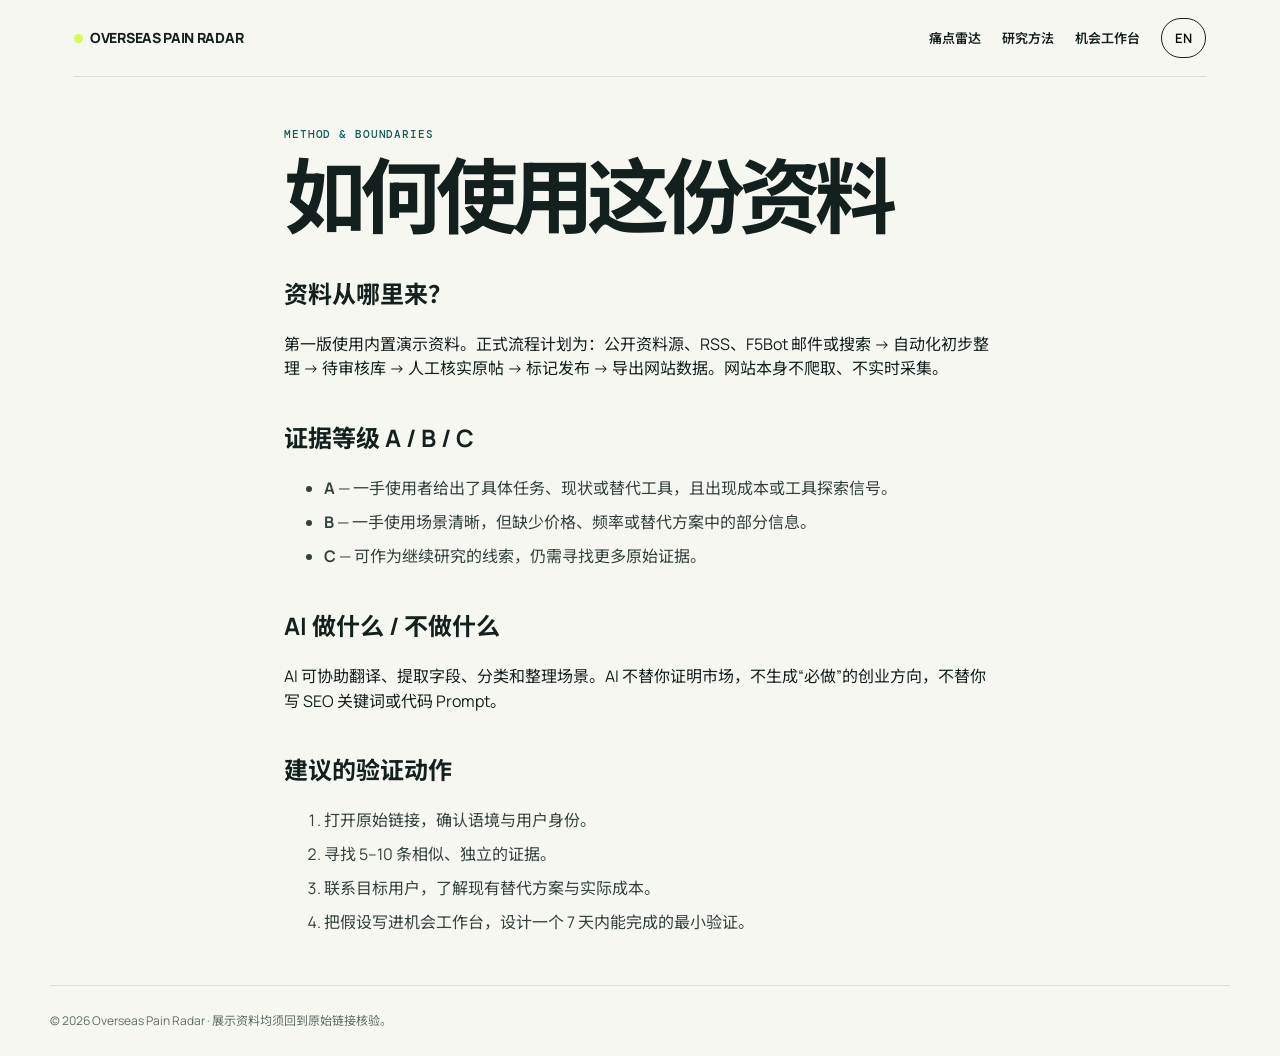
==== method.html @ 69c1cb0a "feat: add Overseas Pain Radar MVP" ====
<!doctype html><html lang="zh-CN"><head><meta charset="utf-8"><meta name="viewport" content="width=device-width,initial-scale=1"><title>研究方法｜Overseas Pain Radar</title><meta name="description" content="了解海外痛点雷达的资料来源、证据等级与使用边界。"><link rel="stylesheet" href="assets/styles.css"></head><body data-page="method"><script src="assets/data.js"></script><script src="assets/app.js"></script></body></html>
---- assets/styles.css ----
@import url('https://fonts.googleapis.com/css2?family=DM+Mono:wght@400;500&family=Manrope:wght@400;500;600;700;800&family=Noto+Sans+SC:wght@400;500;600;700&display=swap');
:root{--ink:#13201e;--muted:#5e6c68;--line:#d7dfda;--paper:#f7f7f2;--white:#fff;--acid:#d7fa58;--teal:#105d59;--coral:#ff7e62;--serif:Georgia,serif}*{box-sizing:border-box}body{margin:0;background:var(--paper);color:var(--ink);font-family:Manrope,'Noto Sans SC',sans-serif;line-height:1.55}a{color:inherit;text-decoration:none}.shell{max-width:1180px;margin:auto;padding:0 24px}.nav{display:flex;align-items:center;justify-content:space-between;padding:18px 0;border-bottom:1px solid var(--line)}.brand{font-size:14px;font-weight:800;letter-spacing:-.3px}.brand i{display:inline-block;background:var(--acid);width:9px;height:9px;border-radius:50%;margin-right:7px}.links{display:flex;gap:21px;align-items:center;font-size:13px;font-weight:600}.lang,.outline,.button{border:1px solid var(--ink);background:transparent;padding:9px 13px;border-radius:99px;cursor:pointer;font:inherit}.button{background:var(--ink);color:white;display:inline-block;font-size:14px;font-weight:700;padding:12px 18px}.button.acid{background:var(--acid);color:var(--ink);border-color:var(--acid)}.hero{padding:78px 0 56px;display:grid;grid-template-columns:1.25fr .75fr;gap:50px}.eyebrow,.tag{font:500 11px 'DM Mono',monospace;letter-spacing:.08em;text-transform:uppercase;color:var(--teal)}h1{font-size:clamp(42px,7vw,82px);line-height:.98;letter-spacing:-.075em;margin:15px 0 24px;max-width:760px}h1 em{font-family:var(--serif);font-weight:400;color:var(--teal)}.lead{color:var(--muted);font-size:18px;max-width:580px}.hero-card{align-self:end;background:#173b37;color:#f7f7f2;padding:24px;border-radius:5px}.hero-card p{font-family:var(--serif);font-size:23px;line-height:1.3;margin:20px 0}.hero-card span{font:11px 'DM Mono';color:#a7bcb5}.section{padding:64px 0;border-top:1px solid var(--line)}.section-head{display:flex;align-items:end;justify-content:space-between;margin-bottom:25px}.section h2{font-size:31px;letter-spacing:-.05em;margin:0}.sub{color:var(--muted);font-size:14px}.grid{display:grid;grid-template-columns:repeat(3,1fr);gap:15px}.card{background:var(--white);border:1px solid var(--line);padding:20px;display:flex;flex-direction:column;min-height:270px;transition:transform .15s}.card:hover{transform:translateY(-3px)}.meta{display:flex;justify-content:space-between;gap:8px;font:11px 'DM Mono';color:var(--muted)}.level{color:var(--teal);font-weight:bold}.card h3{font-size:19px;line-height:1.27;letter-spacing:-.04em;margin:22px 0 12px}.card p{font-size:13px;color:var(--muted);margin:0}.card .more{margin-top:auto;padding-top:18px;font-size:13px;font-weight:700}.steps{display:grid;grid-template-columns:repeat(3,1fr);gap:30px}.step{border-top:3px solid var(--ink);padding-top:13px}.step b{font:13px 'DM Mono';color:var(--teal)}.step h3{margin:8px 0;font-size:18px}.footer{padding:26px 0;font-size:12px;color:var(--muted);border-top:1px solid var(--line)}.page-head{padding:58px 0 34px}.page-head h1{font-size:52px;margin:10px 0}.filterbar{padding:16px;background:#eaf0eb;border:1px solid var(--line);display:grid;grid-template-columns:repeat(5,1fr);gap:10px;margin-bottom:24px}.filterbar select{background:white;border:1px solid var(--line);padding:10px;font:12px inherit;color:var(--ink);border-radius:3px}.list{display:grid;grid-template-columns:repeat(3,1fr);gap:15px}.empty{padding:40px;border:1px dashed var(--line);color:var(--muted);grid-column:1/-1}.detail{max-width:820px;margin:55px auto}.detail h1{font-size:48px}.source{background:#eaf0eb;border-left:3px solid var(--teal);padding:20px;margin:25px 0}.quote{font-family:var(--serif);font-size:22px;line-height:1.45;margin:0}.translation{margin-top:10px;color:var(--muted)}.facts{display:grid;grid-template-columns:1fr 1fr;gap:1px;background:var(--line);border:1px solid var(--line);margin:25px 0}.fact{background:white;padding:15px}.fact small{display:block;font:11px 'DM Mono';color:var(--muted);margin-bottom:7px}.notice{font-size:12px;color:var(--muted);border-top:1px solid var(--line);padding-top:17px}.work{max-width:760px;margin:50px auto}.form{background:white;border:1px solid var(--line);padding:24px}.field{margin:0 0 20px}.field label{display:block;font-weight:700;margin-bottom:7px}.field span{font-size:12px;color:var(--muted)}textarea,input{width:100%;border:1px solid var(--line);border-radius:3px;padding:11px;font:14px inherit;resize:vertical;margin-top:8px}.opportunity{background:#173b37;color:#fff;padding:28px;margin-top:24px}.opportunity h2{margin:0 0 12px}.opportunity pre{white-space:pre-wrap;font:13px/1.65 'DM Mono';color:#e8f1ed}.actions{display:flex;gap:10px;flex-wrap:wrap}.method{max-width:760px;margin:50px auto}.method h2{margin-top:38px}.method li{margin:9px 0;color:#33423e}.badge{font:11px 'DM Mono';padding:3px 7px;border:1px solid var(--line);border-radius:99px}@media(max-width:760px){.shell{padding:0 16px}.links a:not(.keep){display:none}.hero{grid-template-columns:1fr;padding:52px 0}.hero-card{margin-top:5px}.grid,.list{grid-template-columns:1fr}.steps{grid-template-columns:1fr;gap:18px}.filterbar{grid-template-columns:1fr 1fr}.page-head h1,.detail h1{font-size:39px}.facts{grid-template-columns:1fr}.nav{gap:10px}.brand{font-size:12px}}
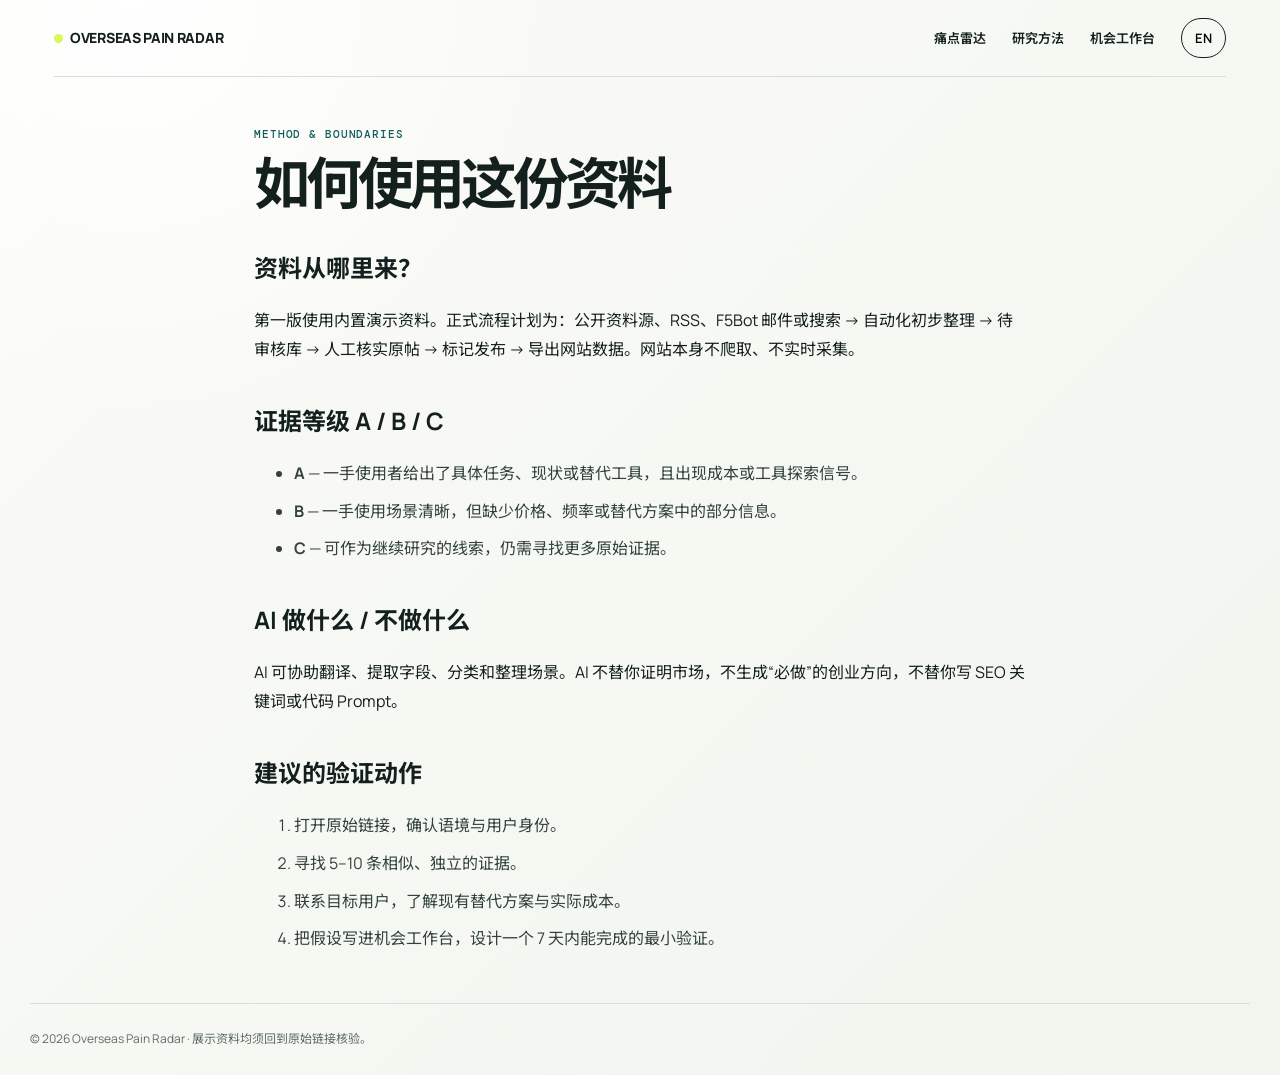
==== commit 2e8ebf77: "Add files via upload" ====
--- a/method.html
+++ b/method.html
@@ -1 +1 @@
-<!doctype html><html lang="zh-CN"><head><meta charset="utf-8"><meta name="viewport" content="width=device-width,initial-scale=1"><title>研究方法｜Overseas Pain Radar</title><meta name="description" content="了解海外痛点雷达的资料来源、证据等级与使用边界。"><link rel="stylesheet" href="assets/styles.css"></head><body data-page="method"><script src="assets/data.js"></script><script src="assets/app.js"></script></body></html>
+<!doctype html><html lang="zh-CN"><head><meta charset="utf-8"><meta name="viewport" content="width=device-width,initial-scale=1"><title>研究方法｜Overseas Pain Radar</title><meta name="description" content="了解海外痛点雷达的资料来源、证据等级与使用边界。"><link rel="stylesheet" href="assets/styles.css"><link rel="stylesheet" href="assets/refined.css"></head><body data-page="method"><script src="assets/data.js"></script><script src="assets/app.js"></script></body></html>
--- a/assets/refined.css
+++ b/assets/refined.css
@@ -0,0 +1 @@
+body{background:radial-gradient(circle at 10% 0,#fff 0,transparent 28%),linear-gradient(135deg,#fbfbf7,#f1f5ee)}.shell{max-width:1220px}.nav{min-height:72px}.links{gap:26px}.links a{transition:color .18s ease}.links a:hover{color:var(--teal)}.hero{padding:96px 0 76px;gap:72px}.hero h1{font-size:clamp(48px,6.2vw,76px);max-width:760px}.lead{line-height:1.72;max-width:625px}.hero-card{border-radius:12px;padding:30px;box-shadow:0 22px 50px rgba(16,93,89,.14)}.hero-card p{font-size:24px}.button{box-shadow:0 8px 18px rgba(19,32,30,.12);transition:transform .18s,box-shadow .18s}.button:hover{transform:translateY(-2px);box-shadow:0 13px 24px rgba(19,32,30,.18)}.section{padding:76px 0}.section-head{margin-bottom:30px}.section h2{font-size:34px}.grid,.list{gap:18px}.card{border-radius:11px;min-height:290px;padding:22px;box-shadow:0 8px 20px rgba(18,42,37,.045)}.card .more{color:var(--teal)}.steps{gap:38px}.step{border-top-width:2px}.step h3{font-size:20px}.step p{color:var(--muted);margin:0}.page-head{padding:76px 0 40px;max-width:850px}.page-head h1{font-size:58px}.filterbar{border-radius:12px;padding:14px;box-shadow:0 8px 22px rgba(18,42,37,.045)}.filterbar select{border-radius:6px}.detail{max-width:860px}.detail h1{font-size:56px}.source{border-radius:0 12px 12px 0;padding:26px}.facts{border-radius:12px;overflow:hidden}.fact{padding:18px}.work{max-width:820px}.work h1,.method h1{font-size:56px}.form{border-radius:12px;padding:30px;box-shadow:0 12px 28px rgba(18,42,37,.05)}textarea,input{border-radius:6px}.opportunity{border-radius:12px}.method{max-width:820px}.method p,.method li{line-height:1.8}@media(max-width:760px){.nav{min-height:62px}.hero{padding:58px 0 48px;gap:36px}.hero h1{font-size:clamp(43px,14vw,58px)}.lead{font-size:16px}.hero-card{padding:23px}.hero-card p{font-size:21px}.section{padding:52px 0}.section h2{font-size:28px}.page-head{padding:50px 0 28px}.page-head h1,.detail h1,.work h1,.method h1{font-size:42px}.filterbar{grid-template-columns:1fr;padding:12px}.card{min-height:245px}.form{padding:20px}.detail{margin:38px auto}.source{padding:20px}.section-head{align-items:center}}
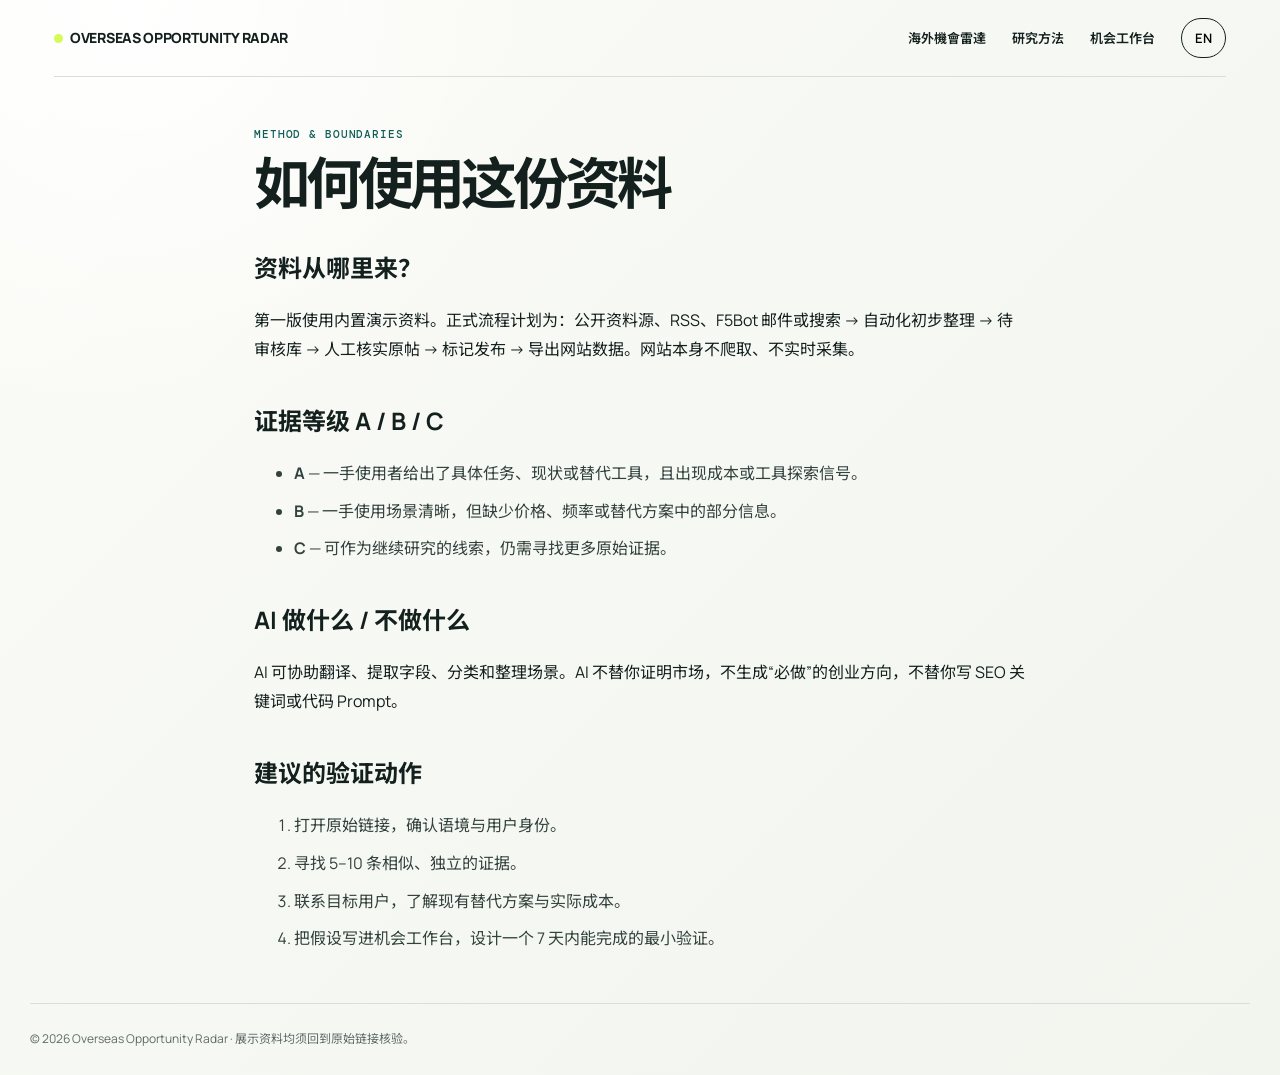
==== commit 800ead2f: "Add files via upload" ====
--- a/method.html
+++ b/method.html
@@ -1 +1 @@
-<!doctype html><html lang="zh-CN"><head><meta charset="utf-8"><meta name="viewport" content="width=device-width,initial-scale=1"><title>研究方法｜Overseas Pain Radar</title><meta name="description" content="了解海外痛点雷达的资料来源、证据等级与使用边界。"><link rel="stylesheet" href="assets/styles.css"><link rel="stylesheet" href="assets/refined.css"></head><body data-page="method"><script src="assets/data.js"></script><script src="assets/app.js"></script></body></html>
+<!doctype html><html lang="zh-CN"><head><meta charset="utf-8"><meta name="viewport" content="width=device-width,initial-scale=1"><title>使用方法｜海外機會雷達</title><meta name="description" content="用海外評論、產品介紹和競品資料，整理可驗證的機會假設。"><link rel="stylesheet" href="assets/styles.css"><link rel="stylesheet" href="assets/refined.css"><link rel="stylesheet" href="assets/homepage-v012.css"></head><body data-page="method"><script src="assets/data.js"></script><script src="assets/app.js"></script><script src="assets/brand-overrides.js"></script><script src="assets/site-v012.js"></script></body></html>
--- a/assets/refined.css
+++ b/assets/refined.css
@@ -1 +1 @@
-body{background:radial-gradient(circle at 10% 0,#fff 0,transparent 28%),linear-gradient(135deg,#fbfbf7,#f1f5ee)}.shell{max-width:1220px}.nav{min-height:72px}.links{gap:26px}.links a{transition:color .18s ease}.links a:hover{color:var(--teal)}.hero{padding:96px 0 76px;gap:72px}.hero h1{font-size:clamp(48px,6.2vw,76px);max-width:760px}.lead{line-height:1.72;max-width:625px}.hero-card{border-radius:12px;padding:30px;box-shadow:0 22px 50px rgba(16,93,89,.14)}.hero-card p{font-size:24px}.button{box-shadow:0 8px 18px rgba(19,32,30,.12);transition:transform .18s,box-shadow .18s}.button:hover{transform:translateY(-2px);box-shadow:0 13px 24px rgba(19,32,30,.18)}.section{padding:76px 0}.section-head{margin-bottom:30px}.section h2{font-size:34px}.grid,.list{gap:18px}.card{border-radius:11px;min-height:290px;padding:22px;box-shadow:0 8px 20px rgba(18,42,37,.045)}.card .more{color:var(--teal)}.steps{gap:38px}.step{border-top-width:2px}.step h3{font-size:20px}.step p{color:var(--muted);margin:0}.page-head{padding:76px 0 40px;max-width:850px}.page-head h1{font-size:58px}.filterbar{border-radius:12px;padding:14px;box-shadow:0 8px 22px rgba(18,42,37,.045)}.filterbar select{border-radius:6px}.detail{max-width:860px}.detail h1{font-size:56px}.source{border-radius:0 12px 12px 0;padding:26px}.facts{border-radius:12px;overflow:hidden}.fact{padding:18px}.work{max-width:820px}.work h1,.method h1{font-size:56px}.form{border-radius:12px;padding:30px;box-shadow:0 12px 28px rgba(18,42,37,.05)}textarea,input{border-radius:6px}.opportunity{border-radius:12px}.method{max-width:820px}.method p,.method li{line-height:1.8}@media(max-width:760px){.nav{min-height:62px}.hero{padding:58px 0 48px;gap:36px}.hero h1{font-size:clamp(43px,14vw,58px)}.lead{font-size:16px}.hero-card{padding:23px}.hero-card p{font-size:21px}.section{padding:52px 0}.section h2{font-size:28px}.page-head{padding:50px 0 28px}.page-head h1,.detail h1,.work h1,.method h1{font-size:42px}.filterbar{grid-template-columns:1fr;padding:12px}.card{min-height:245px}.form{padding:20px}.detail{margin:38px auto}.source{padding:20px}.section-head{align-items:center}}
+body{background:radial-gradient(circle at 10% 0,#fff 0,transparent 28%),linear-gradient(135deg,#fbfbf7,#f1f5ee)}.shell{max-width:1220px}.nav{min-height:72px}.links{gap:26px}.links a{transition:color .18s ease}.links a:hover{color:var(--teal)}.hero{padding:96px 0 76px;gap:72px}.hero h1{font-size:clamp(48px,6.2vw,76px);max-width:760px}.lead{line-height:1.72;max-width:625px}.hero-card{border-radius:12px;padding:30px;box-shadow:0 22px 50px rgba(16,93,89,.14)}.hero-card p{font-size:24px}.button{box-shadow:0 8px 18px rgba(19,32,30,.12);transition:transform .18s,box-shadow .18s}.button:hover{transform:translateY(-2px);box-shadow:0 13px 24px rgba(19,32,30,.18)}.section{padding:76px 0}.section-head{margin-bottom:30px}.section h2{font-size:34px}.grid,.list{gap:18px}.card{border-radius:11px;min-height:290px;padding:22px;box-shadow:0 8px 20px rgba(18,42,37,.045)}.card .more{color:var(--teal)}.steps{gap:38px}.step{border-top-width:2px}.step h3{font-size:20px}.step p{color:var(--muted);margin:0}.page-head{padding:76px 0 40px;max-width:850px}.page-head h1{font-size:58px}.filterbar{border-radius:12px;padding:14px;box-shadow:0 8px 22px rgba(18,42,37,.045)}.filterbar select{border-radius:6px}.detail{max-width:860px}.detail h1{font-size:56px}.source{border-radius:0 12px 12px 0;padding:26px}.facts{border-radius:12px;overflow:hidden}.fact{padding:18px}.work{max-width:820px}.work h1,.method h1{font-size:56px}.form{border-radius:12px;padding:30px;box-shadow:0 12px 28px rgba(18,42,37,.05)}textarea,input{border-radius:6px}.opportunity{border-radius:12px}.method{max-width:820px}.method p,.method li{line-height:1.8}.beta-notice{margin:20px 0 0;padding:14px 16px;border-left:3px solid var(--acid);background:rgba(215,250,88,.18);color:var(--ink);font-size:14px;line-height:1.65;max-width:720px}@media(max-width:760px){.nav{min-height:62px}.hero{padding:58px 0 48px;gap:36px}.hero h1{font-size:clamp(43px,14vw,58px)}.lead{font-size:16px}.hero-card{padding:23px}.hero-card p{font-size:21px}.section{padding:52px 0}.section h2{font-size:28px}.page-head{padding:50px 0 28px}.page-head h1,.detail h1,.work h1,.method h1{font-size:42px}.filterbar{grid-template-columns:1fr;padding:12px}.card{min-height:245px}.form{padding:20px}.detail{margin:38px auto}.source{padding:20px}.section-head{align-items:center}}.external-analyzer{margin:58px 0 20px;padding-top:54px;border-top:1px solid var(--line)}.external-analyzer h2{font-size:34px;margin:8px 0}.external-form{margin-top:22px}.external-form input,.external-form select,.external-form textarea{width:100%;font:inherit;color:var(--ink);background:#fff;border:1px solid var(--line);border-radius:6px;padding:13px;box-sizing:border-box}.external-form input[type=file]{background:transparent;border-style:dashed}.import-status{margin:0;color:var(--muted);font-size:14px}.external-result{margin-top:26px;padding:28px;background:var(--deep);color:#fff;border-radius:10px}.external-result h2{margin:8px 0 12px}.external-result .notice{color:#d0e0d8}.analysis-score{display:flex;gap:12px;align-items:baseline;padding:15px 0 18px;margin-bottom:14px;border-bottom:1px solid rgba(255,255,255,.28)}.analysis-score strong{color:var(--acid);font-size:21px}.analysis-score span{color:#d0e0d8;font-size:14px}.analysis-editor{display:grid;grid-template-columns:repeat(2,minmax(0,1fr));gap:16px}.analysis-editor .field{margin:0}.analysis-editor label{color:#fff}.analysis-editor textarea{width:100%;box-sizing:border-box;border:1px solid rgba(255,255,255,.32);border-radius:6px;background:#0f302a;color:#fff;padding:12px;font:inherit;line-height:1.55}.external-result .eyebrow{color:var(--acid)}@media(max-width:640px){.external-analyzer{margin-top:42px;padding-top:40px}.external-analyzer h2{font-size:28px}.analysis-editor{grid-template-columns:1fr}.external-result{padding:20px}.analysis-score{display:block}.analysis-score span{display:block;margin-top:7px}}
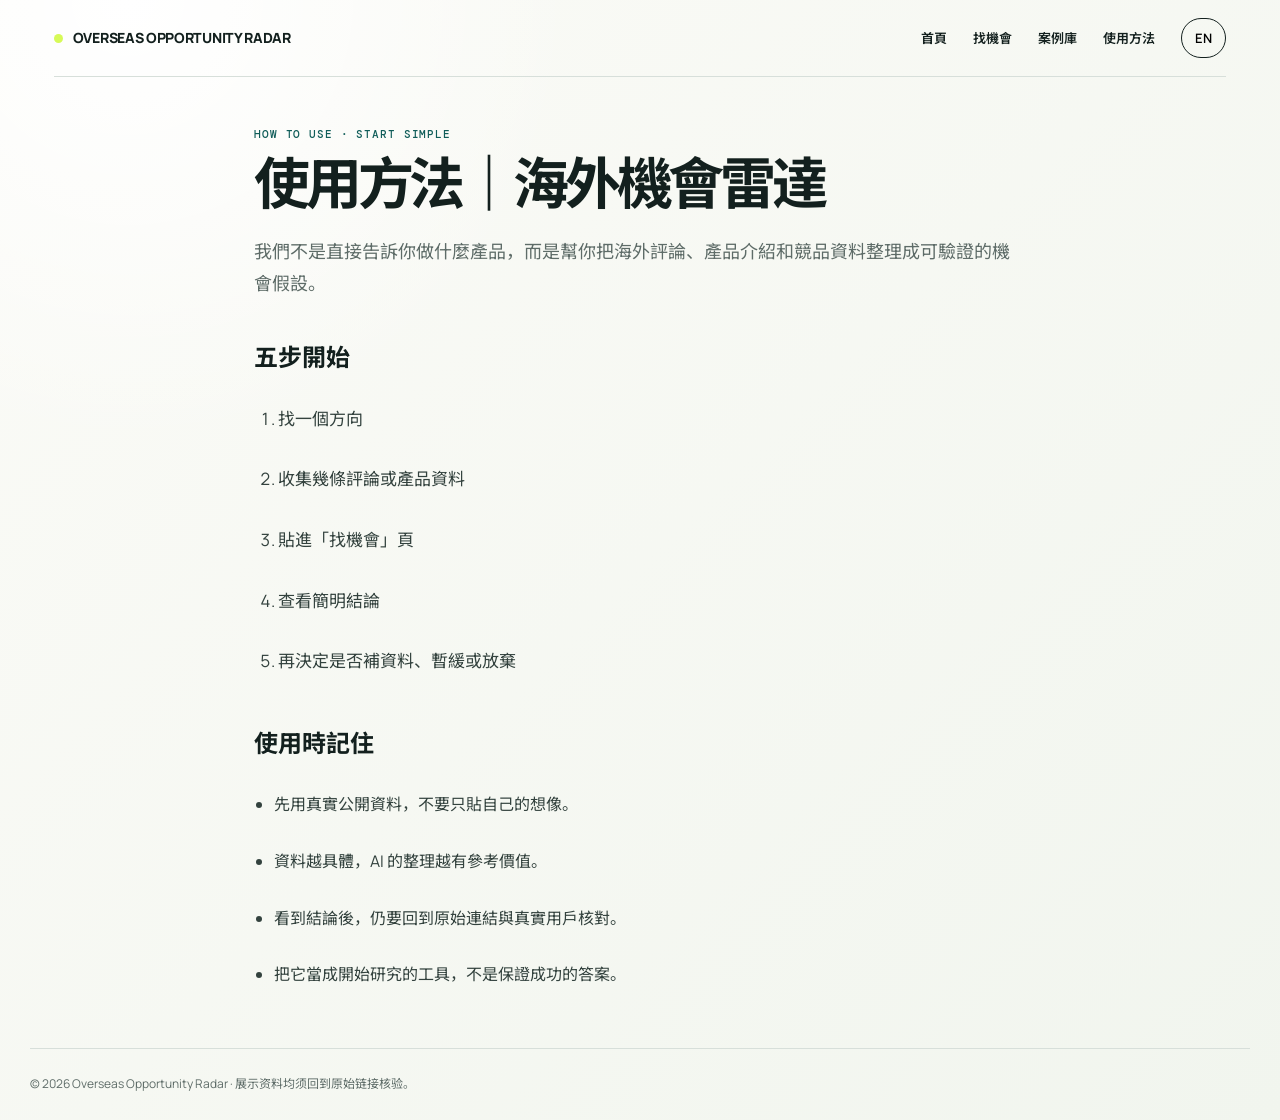
==== commit 713b4fe3: "Add files via upload" ====
--- a/method.html
+++ b/method.html
@@ -1 +1 @@
-<!doctype html><html lang="zh-CN"><head><meta charset="utf-8"><meta name="viewport" content="width=device-width,initial-scale=1"><title>使用方法｜海外機會雷達</title><meta name="description" content="用海外評論、產品介紹和競品資料，整理可驗證的機會假設。"><link rel="stylesheet" href="assets/styles.css"><link rel="stylesheet" href="assets/refined.css"><link rel="stylesheet" href="assets/homepage-v012.css"></head><body data-page="method"><script src="assets/data.js"></script><script src="assets/app.js"></script><script src="assets/brand-overrides.js"></script><script src="assets/site-v012.js"></script></body></html>
+<!doctype html><html lang="zh-Hant"><head><meta charset="utf-8"><meta name="viewport" content="width=device-width,initial-scale=1"><title>使用方法｜海外機會雷達｜從方向庫到 MVP 驗證</title><meta name="description" content="了解如何從海外小工具方向庫開始，收集公開評論與競品資料，完成一輪 MVP 驗證。"><link rel="alternate" hreflang="zh-Hant" href="/method.html"><link rel="alternate" hreflang="en" href="/method.html?lang=en"><link rel="stylesheet" href="assets/styles.css"><link rel="stylesheet" href="assets/refined.css"><link rel="stylesheet" href="assets/homepage-v012.css"></head><body data-page="method"><script src="assets/data.js"></script><script src="assets/app.js"></script><script src="assets/brand-overrides.js"></script><script src="assets/site-v012.js"></script></body></html>
--- a/assets/homepage-v012.css
+++ b/assets/homepage-v012.css
@@ -0,0 +1,2 @@
+/* v0.1.2：首頁與使用方法的小白化呈現，不影響資料、AI 或工作台流程。 */
+.v012-hero{display:grid;grid-template-columns:minmax(0,1.45fr) minmax(260px,.75fr);gap:42px;align-items:center;padding-top:72px;padding-bottom:46px}.v012-hero h1{max-width:820px;margin:10px 0 18px;font-size:clamp(38px,6vw,76px);line-height:1.03;letter-spacing:-.06em}.v012-hero .lead{max-width:760px;font-size:18px;line-height:1.75;color:#2b4841}.v012-actions{display:flex;flex-wrap:wrap;gap:12px;margin-top:26px}.v012-actions .outline{display:inline-flex;align-items:center}.v012-beta{padding:22px;border:1px solid #bfd2c9;border-radius:14px;background:#f1f6ec;color:#28463e;font-size:15px;line-height:1.75}.v012-section{padding-top:38px;padding-bottom:26px}.v012-section>h2{margin:0 0 20px;font-size:clamp(28px,4vw,42px);letter-spacing:-.04em}.v012-grid{display:grid;gap:16px}.v012-three{grid-template-columns:repeat(3,minmax(0,1fr))}.v012-two{grid-template-columns:repeat(2,minmax(0,1fr));max-width:1120px;margin:14px auto 34px;padding:0 24px}.v012-card{padding:22px;border:1px solid #d5dfda;border-radius:14px;background:#fff;color:#18362f}.v012-card>b{color:#47700e;font-size:13px}.v012-card h3{margin:10px 0;color:#15372f;font-size:22px}.v012-card p{margin:0;color:#47635a;line-height:1.72}.v012-list{display:grid;gap:10px;margin:14px 0 0;padding-left:20px;color:#274840;line-height:1.6}.v012-muted{margin-top:18px!important;padding-top:14px;border-top:1px solid #dfe7e2;color:#5d7169!important;font-size:14px}.v012-cta{display:flex;flex-wrap:wrap;align-items:center;justify-content:space-between;gap:18px;margin-top:26px;margin-bottom:44px;padding:30px;border-radius:16px;background:#123f37;color:#fff}.v012-cta p{margin:0;font-size:22px;line-height:1.45}.v012-cta .button{white-space:nowrap}.v012-flow{display:grid;gap:12px;max-width:760px;padding-left:24px;color:#21453c;font-size:17px;line-height:1.65}.method .lead{max-width:800px}.method .v012-list{max-width:800px;margin-bottom:40px}@media(max-width:760px){.v012-hero{grid-template-columns:1fr;gap:22px;padding-top:38px}.v012-hero h1{font-size:43px}.v012-hero .lead{font-size:16px}.v012-three,.v012-two{grid-template-columns:1fr}.v012-two{padding:0 16px}.v012-section{padding:28px 16px}.v012-cta{margin:22px 16px 34px;padding:22px;align-items:flex-start}.v012-cta p{font-size:20px}.v012-cta .button{width:100%;text-align:center}}
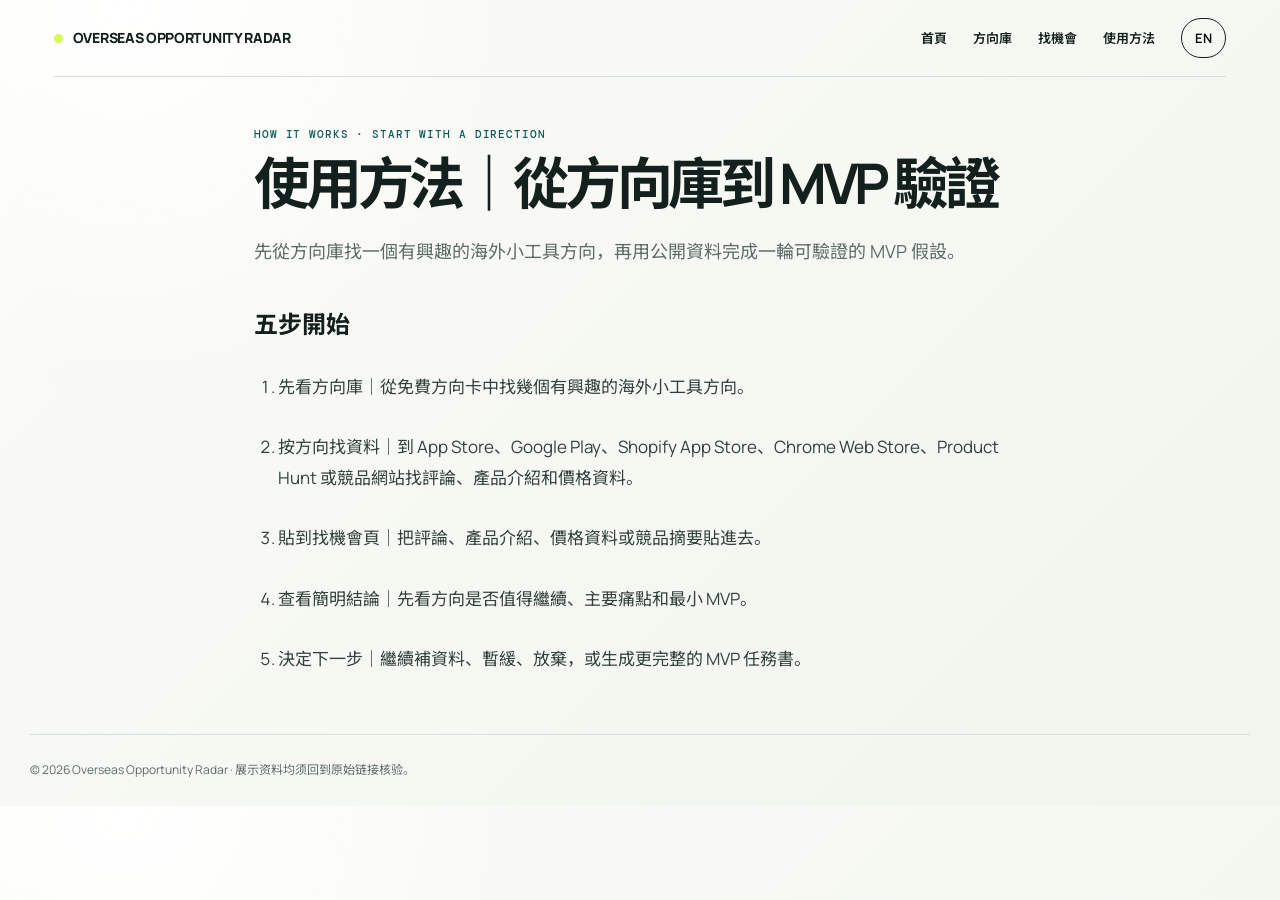
==== commit 2956ef6b: "Add files via upload" ====
--- a/method.html
+++ b/method.html
@@ -1 +1 @@
-<!doctype html><html lang="zh-Hant"><head><meta charset="utf-8"><meta name="viewport" content="width=device-width,initial-scale=1"><title>使用方法｜海外機會雷達｜從方向庫到 MVP 驗證</title><meta name="description" content="了解如何從海外小工具方向庫開始，收集公開評論與競品資料，完成一輪 MVP 驗證。"><link rel="alternate" hreflang="zh-Hant" href="/method.html"><link rel="alternate" hreflang="en" href="/method.html?lang=en"><link rel="stylesheet" href="assets/styles.css"><link rel="stylesheet" href="assets/refined.css"><link rel="stylesheet" href="assets/homepage-v012.css"></head><body data-page="method"><script src="assets/data.js"></script><script src="assets/app.js"></script><script src="assets/brand-overrides.js"></script><script src="assets/site-v012.js"></script></body></html>
+<!doctype html><html lang="en"><head><meta charset="utf-8"><meta name="viewport" content="width=device-width,initial-scale=1"><title>How It Works | Overseas Opportunity Radar</title><meta name="description" content="A lightweight demo workflow from source material to MVP task brief."><link rel="alternate" hreflang="en" href="/method.html"><link rel="alternate" hreflang="zh-Hant-HK" href="/method.html?lang=zh-HK"><link rel="stylesheet" href="assets/styles.css"><link rel="stylesheet" href="assets/refined.css"><link rel="stylesheet" href="assets/homepage-v012.css"></head><body data-page="method"><script src="assets/data.js"></script><script src="assets/app.js"></script><script src="assets/payment-config.js"></script><script src="assets/brand-overrides.js"></script><script src="assets/site-v012.js"></script></body></html>
--- a/assets/homepage-v012.css
+++ b/assets/homepage-v012.css
@@ -1,2 +1,16 @@
+/* Bilingual copy layer: keeps the existing v0.1.2 layout while making the product definition easier to scan. */
+.v012-title span,
+.v012-title strong{display:block}
+.v012-title strong{margin-top:.2em;font-size:clamp(1.45rem,3vw,2.45rem);line-height:1.18;color:#164b43;font-weight:760;letter-spacing:-.035em}
+/* All homepage sections use the same centred content edge. */
+.v012-section{width:min(100%,1180px)!important;margin-inline:auto!important;padding-inline:24px!important}.v012-grid{width:100%}.v012-two{max-width:none!important;margin:0!important;padding:0!important}.v012-card,.v012-card p,.v012-list li{min-width:0;overflow-wrap:anywhere}
+.v012-definition{margin:1.5rem auto 0;padding:1rem 1.1rem;border:1px solid #bdd6cc;border-radius:14px;background:#f4fbf7;color:#183e36;font-size:.98rem;line-height:1.75}
+.v012-hero-audience{margin:.35rem 0 0;font-size:.96rem}
+.v012-preflight{margin:1.25rem 0;padding:1.15rem 1.2rem;border:1px solid #bdd6cc;border-radius:14px;background:#f4fbf7;color:#183e36}
+.v012-preflight h2{margin:0 0 .35rem;color:#123b33;font-size:1.1rem}.v012-preflight p{margin:.35rem 0 .9rem;line-height:1.7}
+.direction-card-note{margin:.8rem 0;padding:.65rem .75rem;border-left:3px solid #86a519;background:#f5f8eb;color:#24483d;font-size:.88rem;line-height:1.6}
+@media(max-width:680px){.v012-title strong{font-size:1.42rem}.v012-definition{padding:.9rem 1rem;font-size:.94rem}}
+@media(max-width:760px){.v012-section{width:100%!important;padding-inline:16px!important}.v012-two{padding:0!important}.v012-cta{margin-inline:0!important}}
+
 /* v0.1.2：首頁與使用方法的小白化呈現，不影響資料、AI 或工作台流程。 */
 .v012-hero{display:grid;grid-template-columns:minmax(0,1.45fr) minmax(260px,.75fr);gap:42px;align-items:center;padding-top:72px;padding-bottom:46px}.v012-hero h1{max-width:820px;margin:10px 0 18px;font-size:clamp(38px,6vw,76px);line-height:1.03;letter-spacing:-.06em}.v012-hero .lead{max-width:760px;font-size:18px;line-height:1.75;color:#2b4841}.v012-actions{display:flex;flex-wrap:wrap;gap:12px;margin-top:26px}.v012-actions .outline{display:inline-flex;align-items:center}.v012-beta{padding:22px;border:1px solid #bfd2c9;border-radius:14px;background:#f1f6ec;color:#28463e;font-size:15px;line-height:1.75}.v012-section{padding-top:38px;padding-bottom:26px}.v012-section>h2{margin:0 0 20px;font-size:clamp(28px,4vw,42px);letter-spacing:-.04em}.v012-grid{display:grid;gap:16px}.v012-three{grid-template-columns:repeat(3,minmax(0,1fr))}.v012-two{grid-template-columns:repeat(2,minmax(0,1fr));max-width:1120px;margin:14px auto 34px;padding:0 24px}.v012-card{padding:22px;border:1px solid #d5dfda;border-radius:14px;background:#fff;color:#18362f}.v012-card>b{color:#47700e;font-size:13px}.v012-card h3{margin:10px 0;color:#15372f;font-size:22px}.v012-card p{margin:0;color:#47635a;line-height:1.72}.v012-list{display:grid;gap:10px;margin:14px 0 0;padding-left:20px;color:#274840;line-height:1.6}.v012-muted{margin-top:18px!important;padding-top:14px;border-top:1px solid #dfe7e2;color:#5d7169!important;font-size:14px}.v012-cta{display:flex;flex-wrap:wrap;align-items:center;justify-content:space-between;gap:18px;margin-top:26px;margin-bottom:44px;padding:30px;border-radius:16px;background:#123f37;color:#fff}.v012-cta p{margin:0;font-size:22px;line-height:1.45}.v012-cta .button{white-space:nowrap}.v012-flow{display:grid;gap:12px;max-width:760px;padding-left:24px;color:#21453c;font-size:17px;line-height:1.65}.method .lead{max-width:800px}.method .v012-list{max-width:800px;margin-bottom:40px}@media(max-width:760px){.v012-hero{grid-template-columns:1fr;gap:22px;padding-top:38px}.v012-hero h1{font-size:43px}.v012-hero .lead{font-size:16px}.v012-three,.v012-two{grid-template-columns:1fr}.v012-two{padding:0 16px}.v012-section{padding:28px 16px}.v012-cta{margin:22px 16px 34px;padding:22px;align-items:flex-start}.v012-cta p{font-size:20px}.v012-cta .button{width:100%;text-align:center}}
